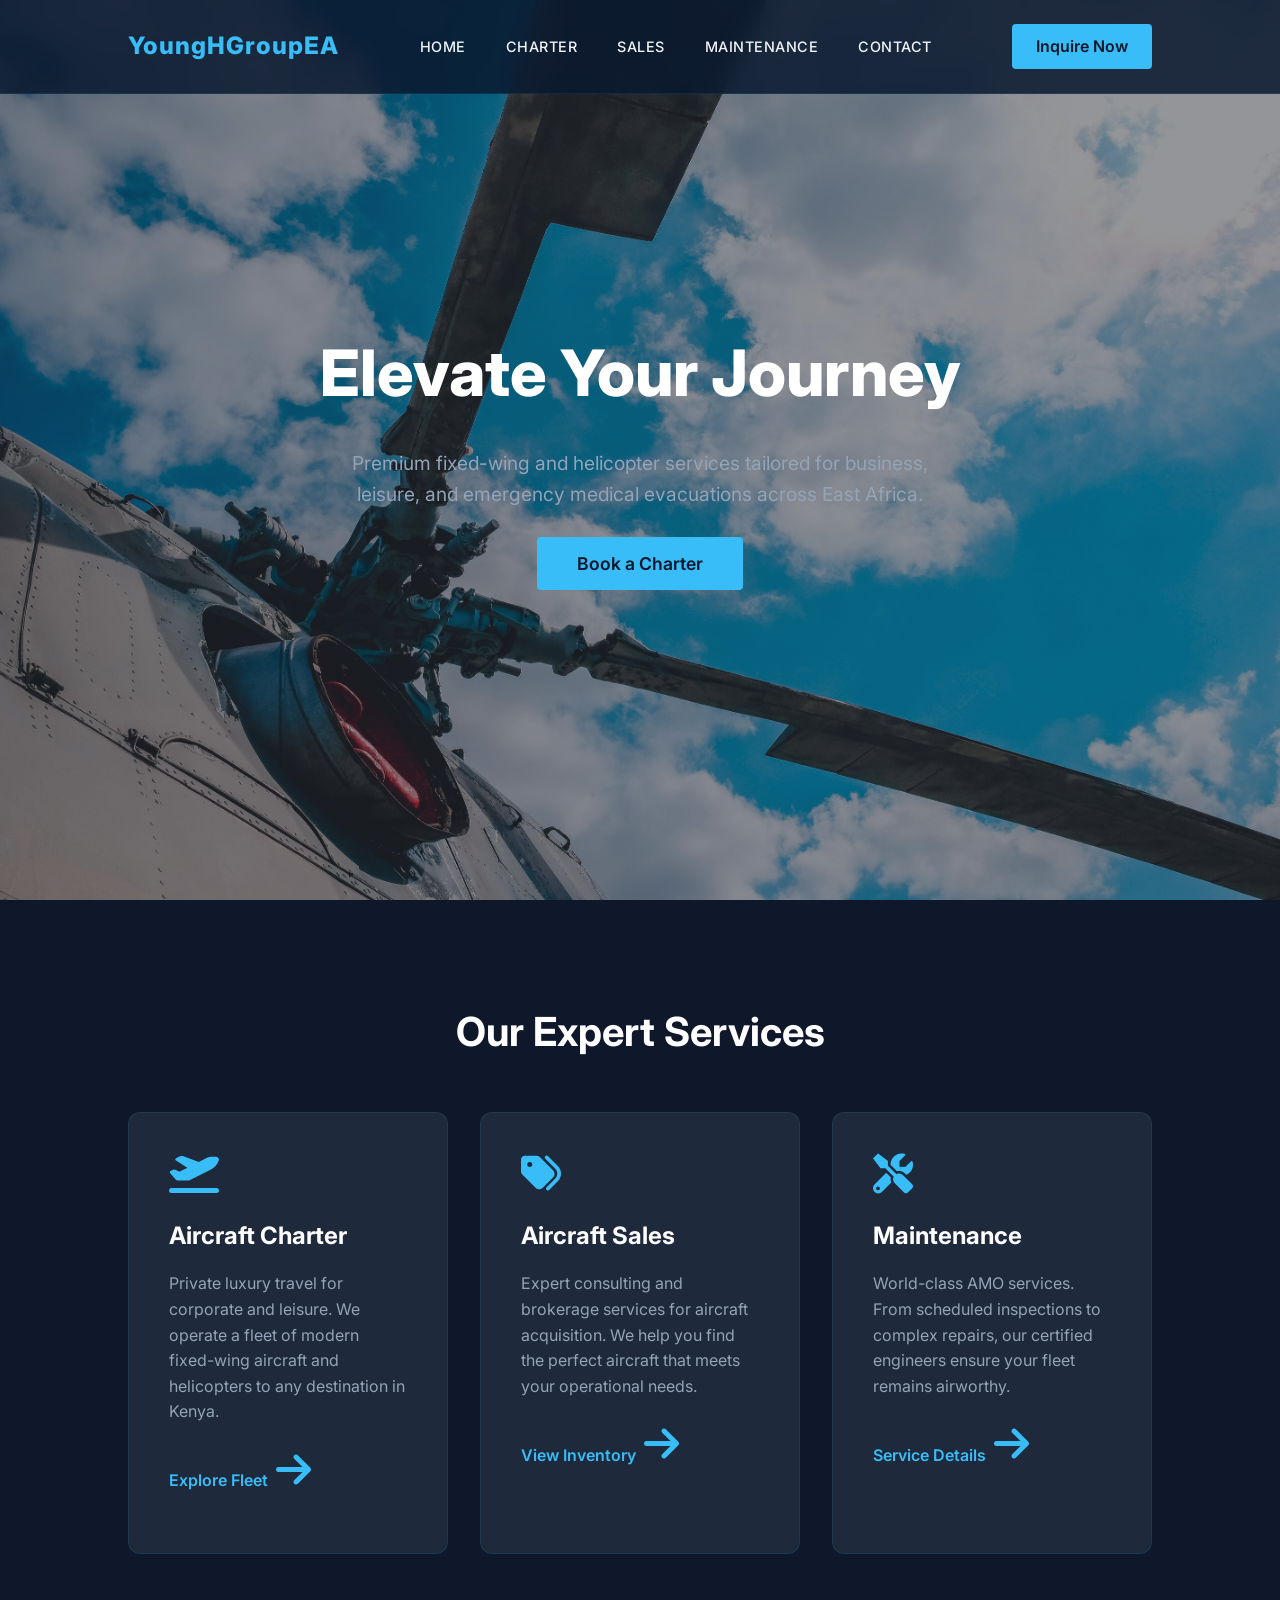
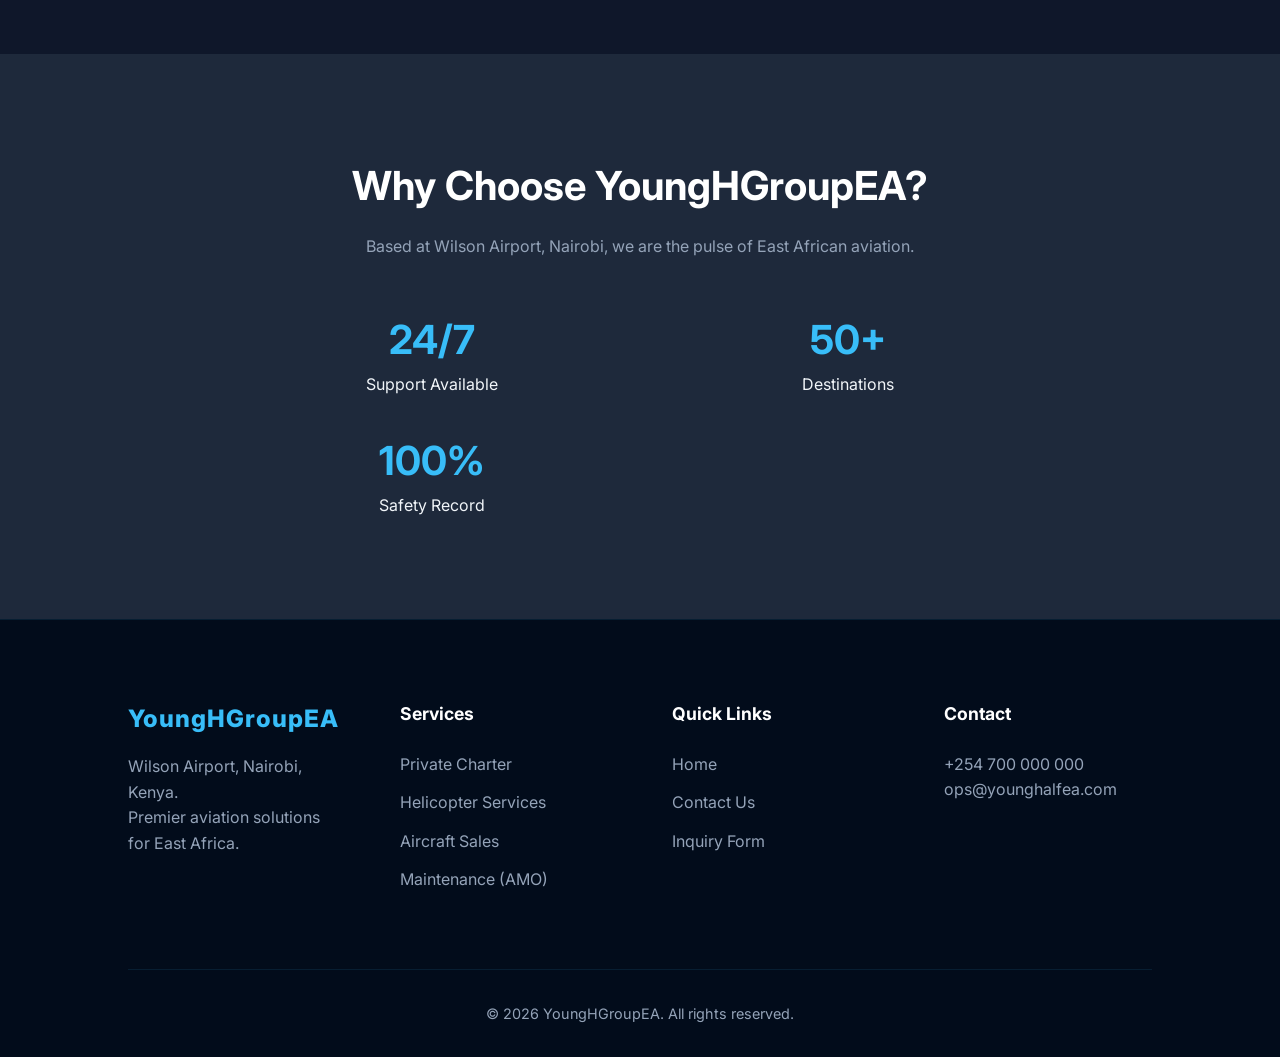
==== index.html @ e510e58b "Initial commit: website build, rebranding, and map integration" ====
<!DOCTYPE html>
<html lang="en">
<head>
    <meta charset="UTF-8">
    <meta name="viewport" content="width=device-width, initial-scale=1.0">
    <title>YoungHGroupEA | Premier Aviation Services in Kenya</title>
    <meta name="description" content="YoungHGroupEA offers premium aircraft charter, sales, and maintenance services across East Africa. Based in Nairobi, Kenya.">
    <link rel="stylesheet" href="style.css">
    <link rel="stylesheet" href="https://cdnjs.cloudflare.com/ajax/libs/font-awesome/6.0.0/css/all.min.css">
    <link href="https://fonts.googleapis.com/css2?family=Inter:wght@400;500;600;700;800&display=swap" rel="stylesheet">
</head>
<body>

    <nav>
        <div class="logo">YoungHGroupEA</div>
        <div class="nav-links">
            <a href="index.html">Home</a>
            <a href="charter.html">Charter</a>
            <a href="sales.html">Sales</a>
            <a href="maintenance.html">Maintenance</a>
            <a href="contact.html">Contact</a>
        </div>
        <a href="contact.html" class="nav-cta">Inquire Now</a>
        <div class="menu-btn"><i class="fas fa-bars"></i></div>
    </nav>

    <header class="hero" style="background: linear-gradient(rgba(15, 23, 42, 0.4), rgba(15, 23, 42, 0.4)), url('pexels-miketyurin-5052062.jpg') center/cover no-repeat;">
        <div class="hero-content">
            <h1>Elevate Your Journey</h1>
            <p>Premium fixed-wing and helicopter services tailored for business, leisure, and emergency medical evacuations across East Africa.</p>
            <div class="hero-btns">
                <a href="charter.html" class="nav-cta" style="padding: 1rem 2.5rem; font-size: 1.1rem;">Book a Charter</a>
            </div>
        </div>
    </header>

    <section id="services">
        <h2>Our Expert Services</h2>
        <div class="service-grid">
            <div class="service-card">
                <i class="fas fa-plane-departure"></i>
                <h3>Aircraft Charter</h3>
                <p>Private luxury travel for corporate and leisure. We operate a fleet of modern fixed-wing aircraft and helicopters to any destination in Kenya.</p>
                <a href="charter.html" class="learn-more">Explore Fleet <i class="fas fa-arrow-right"></i></a>
            </div>
            <div class="service-card">
                <div class="card-icon"><i class="fas fa-tags"></i></div>
                <h3>Aircraft Sales</h3>
                <p>Expert consulting and brokerage services for aircraft acquisition. We help you find the perfect aircraft that meets your operational needs.</p>
                <a href="sales.html" class="learn-more">View Inventory <i class="fas fa-arrow-right"></i></a>
            </div>
            <div class="service-card">
                <i class="fas fa-tools"></i>
                <h3>Maintenance</h3>
                <p>World-class AMO services. From scheduled inspections to complex repairs, our certified engineers ensure your fleet remains airworthy.</p>
                <a href="maintenance.html" class="learn-more">Service Details <i class="fas fa-arrow-right"></i></a>
            </div>
        </div>
    </section>

    <section style="background: var(--primary-light);">
        <div style="text-align: center; max-width: 800px; margin: 0 auto;">
            <h2 style="margin-bottom: 1rem;">Why Choose YoungHGroupEA?</h2>
            <p style="color: var(--text-dim); margin-bottom: 3rem;">Based at Wilson Airport, Nairobi, we are the pulse of East African aviation.</p>
            <div class="service-grid">
                <div>
                    <h3 style="color: var(--accent); font-size: 2.5rem;">24/7</h3>
                    <p>Support Available</p>
                </div>
                <div>
                    <h3 style="color: var(--accent); font-size: 2.5rem;">50+</h3>
                    <p>Destinations</p>
                </div>
                <div>
                    <h3 style="color: var(--accent); font-size: 2.5rem;">100%</h3>
                    <p>Safety Record</p>
                </div>
            </div>
        </div>
    </section>

    <footer>
        <div class="footer-content">
            <div class="footer-section">
                <div class="logo" style="margin-bottom: 1rem;">YoungHGroupEA</div>
                <p style="color: var(--text-dim);">Wilson Airport, Nairobi, Kenya.<br>Premier aviation solutions for East Africa.</p>
            </div>
            <div class="footer-section">
                <h4>Services</h4>
                <ul class="footer-links">
                    <li><a href="charter.html">Private Charter</a></li>
                    <li><a href="charter.html#helicopters">Helicopter Services</a></li>
                    <li><a href="sales.html">Aircraft Sales</a></li>
                    <li><a href="maintenance.html">Maintenance (AMO)</a></li>
                </ul>
            </div>
            <div class="footer-section">
                <h4>Quick Links</h4>
                <ul class="footer-links">
                    <li><a href="index.html">Home</a></li>
                    <li><a href="contact.html">Contact Us</a></li>
                    <li><a href="contact.html">Inquiry Form</a></li>
                </ul>
            </div>
            <div class="footer-section">
                <h4>Contact</h4>
                <p style="color: var(--text-dim);">+254 700 000 000<br>ops@younghalfea.com</p>
            </div>
        </div>
        <div class="footer-bottom">
            &copy; 2026 YoungHGroupEA. All rights reserved.
        </div>
    </footer>

    <script src="script.js"></script>
</body>
</html>
---- style.css ----
:root {
    --primary: #0f172a; /* Deep Navy/Steel */
    --primary-light: #1e293b;
    --accent: #38bdf8; /* Sky Blue */
    --accent-hover: #0ea5e9;
    --accent-red: #e11d48; /* Red from the engine intake */
    --text-light: #f1f5f9;
    --text-dim: #94a3b8;
    --white: #ffffff;
    --glass: rgba(56, 189, 248, 0.05); /* Blue tinted glass */
    --glass-border: rgba(56, 189, 248, 0.1);
    --shadow: 0 10px 30px -10px rgba(0, 0, 0, 0.5);
    --transition: all 0.3s cubic-bezier(0.4, 0, 0.2, 1);
}

* {
    margin: 0;
    padding: 0;
    box-sizing: border-box;
    font-family: 'Inter', -apple-system, BlinkMacSystemFont, 'Segoe UI', Roboto, sans-serif;
}

body {
    background-color: var(--primary);
    color: var(--text-light);
    line-height: 1.6;
    overflow-x: hidden;
}

a {
    text-decoration: none;
    color: inherit;
    transition: var(--transition);
}

ul {
    list-style: none;
}

/* Navbar */
nav {
    position: fixed;
    top: 0;
    width: 100%;
    padding: 1.5rem 10%;
    display: flex;
    justify-content: space-between;
    align-items: center;
    background: rgba(10, 25, 47, 0.85);
    backdrop-filter: blur(10px);
    z-index: 1000;
    border-bottom: 1px solid var(--glass-border);
}

.logo {
    font-size: 1.5rem;
    font-weight: 800;
    color: var(--accent);
    letter-spacing: 1px;
}

.nav-links {
    display: flex;
    gap: 2.5rem;
}

.nav-links a {
    font-size: 0.9rem;
    font-weight: 500;
    text-transform: uppercase;
    letter-spacing: 0.5px;
}

.nav-links a:hover {
    color: var(--accent);
}

.nav-cta {
    background: var(--accent);
    color: var(--primary);
    padding: 0.6rem 1.5rem;
    border-radius: 4px;
    font-weight: 600;
}

.nav-cta:hover {
    background: var(--accent-hover);
    transform: translateY(-2px);
}

.btn {
    padding: 0.6rem 1.5rem;
    border-radius: 4px;
    font-weight: 600;
    display: inline-block;
    transition: var(--transition);
}

.btn.primary {
    background: var(--accent);
    color: var(--primary);
}

.btn.primary:hover {
    background: var(--accent-hover);
    transform: translateY(-2px);
    box-shadow: 0 5px 15px rgba(56, 189, 248, 0.3);
}

.highlight-red {
    color: var(--accent-red);
}

.btn.red {
    background: var(--accent-red);
    color: var(--white);
}

.btn.red:hover {
    background: #be123c;
    box-shadow: 0 5px 15px rgba(225, 29, 72, 0.3);
}

/* Hero Section */
.hero {
    height: 100vh;
    display: flex;
    align-items: center;
    justify-content: center;
    text-align: center;
    padding: 0 10%;
}

.hero-content h1 {
    font-size: 4rem;
    font-weight: 800;
    margin-bottom: 1.5rem;
    color: var(--white);
}

.hero-content p {
    font-size: 1.2rem;
    max-width: 600px;
    margin: 0 auto 2.5rem;
    color: var(--text-dim);
}

/* Sections */
section {
    padding: 100px 10%;
}

h2 {
    font-size: 2.5rem;
    margin-bottom: 3rem;
    text-align: center;
    color: var(--white);
}

/* Service Grid */
.service-grid {
    display: grid;
    grid-template-columns: repeat(auto-fit, minmax(300px, 1fr));
    gap: 2rem;
}

.service-card {
    background: var(--primary-light);
    padding: 2.5rem;
    border-radius: 12px;
    border: 1px solid var(--glass-border);
    transition: var(--transition);
    position: relative;
    overflow: hidden;
}

.service-card:hover {
    transform: translateY(-10px);
    border-color: var(--accent);
}

.service-card i {
    font-size: 2.5rem;
    color: var(--accent);
    margin-bottom: 1.5rem;
    display: block;
}

.service-card h3 {
    font-size: 1.5rem;
    margin-bottom: 1rem;
    color: var(--white);
}

.service-card p {
    color: var(--text-dim);
    margin-bottom: 1.5rem;
}

.learn-more {
    color: var(--accent);
    font-weight: 600;
    display: flex;
    align-items: center;
    gap: 0.5rem;
}

/* Footer */
footer {
    padding: 5rem 10% 2rem;
    background: #020c1b;
    border-top: 1px solid var(--glass-border);
}

.footer-content {
    display: grid;
    grid-template-columns: repeat(auto-fit, minmax(200px, 1fr));
    gap: 4rem;
    margin-bottom: 4rem;
}

.footer-section h4 {
    color: var(--white);
    margin-bottom: 1.5rem;
    font-size: 1.1rem;
}

.footer-links li {
    margin-bottom: 0.8rem;
}

.footer-links a {
    color: var(--text-dim);
}

.footer-links a:hover {
    color: var(--accent);
}

.footer-bottom {
    text-align: center;
    padding-top: 2rem;
    border-top: 1px solid var(--glass-border);
    color: var(--text-dim);
    font-size: 0.9rem;
}

/* Mobile Toggle */
.menu-btn {
    display: none;
    cursor: pointer;
    font-size: 1.5rem;
}

/* Animations */
@keyframes fadeInUp {
    from {
        opacity: 0;
        transform: translateY(30px);
    }
    to {
        opacity: 1;
        transform: translateY(0);
    }
}

.hero-content h1 {
    animation: fadeInUp 0.8s ease-out forwards;
}

.hero-content p {
    animation: fadeInUp 0.8s ease-out 0.2s forwards;
    opacity: 0;
}

.hero-btns {
    animation: fadeInUp 0.8s ease-out 0.4s forwards;
    opacity: 0;
}

.reveal {
    opacity: 0;
    transform: translateY(30px);
    transition: all 0.8s ease-out;
}

.reveal.active {
    opacity: 1;
    transform: translateY(0);
}

.service-card:hover {
    box-shadow: 0 0 20px rgba(242, 201, 76, 0.2);
    border-color: var(--accent);
}

/* Updated Mobile Nav */
.nav-links.active {
    display: flex !important;
    flex-direction: column;
    position: absolute;
    top: 100%;
    left: 0;
    width: 100%;
    background: var(--primary);
    padding: 2rem;
    gap: 1.5rem;
    border-bottom: 1px solid var(--glass-border);
}

nav.nav-scrolled {
    padding: 1rem 10%;
    box-shadow: var(--shadow);
}

/* Contact Page Layouts */
.contact-grid {
    display: grid;
    grid-template-columns: 1fr 1.5fr;
    gap: 4rem;
}

.form-grid {
    display: grid;
    grid-template-columns: 1fr 1fr;
    gap: 1rem;
    margin-bottom: 1rem;
}

.form-box {
    background: var(--primary-light);
    padding: 3rem;
    border-radius: 12px;
    border: 1px solid var(--glass-border);
}

/* Media Queries for Responsiveness */

/* Tablet & Smaller Desktop (Max-Width 1024px) */
@media screen and (max-width: 1024px) {
    nav, nav.nav-scrolled { padding-left: 5%; padding-right: 5%; }
    section, .hero, footer { padding-left: 5%; padding-right: 5%; }
    
    .hero-content h1 { font-size: 3rem; }
    
    .service-grid { gap: 1.5rem; }
    
    .contact-grid {
        grid-template-columns: 1fr;
        gap: 3rem;
    }
}

/* Mobile Devices (Max-Width 768px) */
@media screen and (max-width: 768px) {
    .menu-btn { display: block; }
    .nav-links { display: none; }
    .nav-cta { display: none; }
    
    .hero-content h1 { font-size: 2.5rem; }
    h2 { font-size: 2rem; }
    
    .footer-content { gap: 2rem; }
    nav, nav.nav-scrolled { padding: 1rem 5%; }
    
    .form-grid {
        grid-template-columns: 1fr;
    }
}

/* Small Mobile (Max-Width 480px) */
@media screen and (max-width: 480px) {
    .hero-content h1 { font-size: 2rem; }
    .service-card { padding: 1.5rem; }
    .form-box { padding: 1.5rem; }
    .footer-content { grid-template-columns: 1fr; }
    .nav-links.active { padding: 1rem; }
}
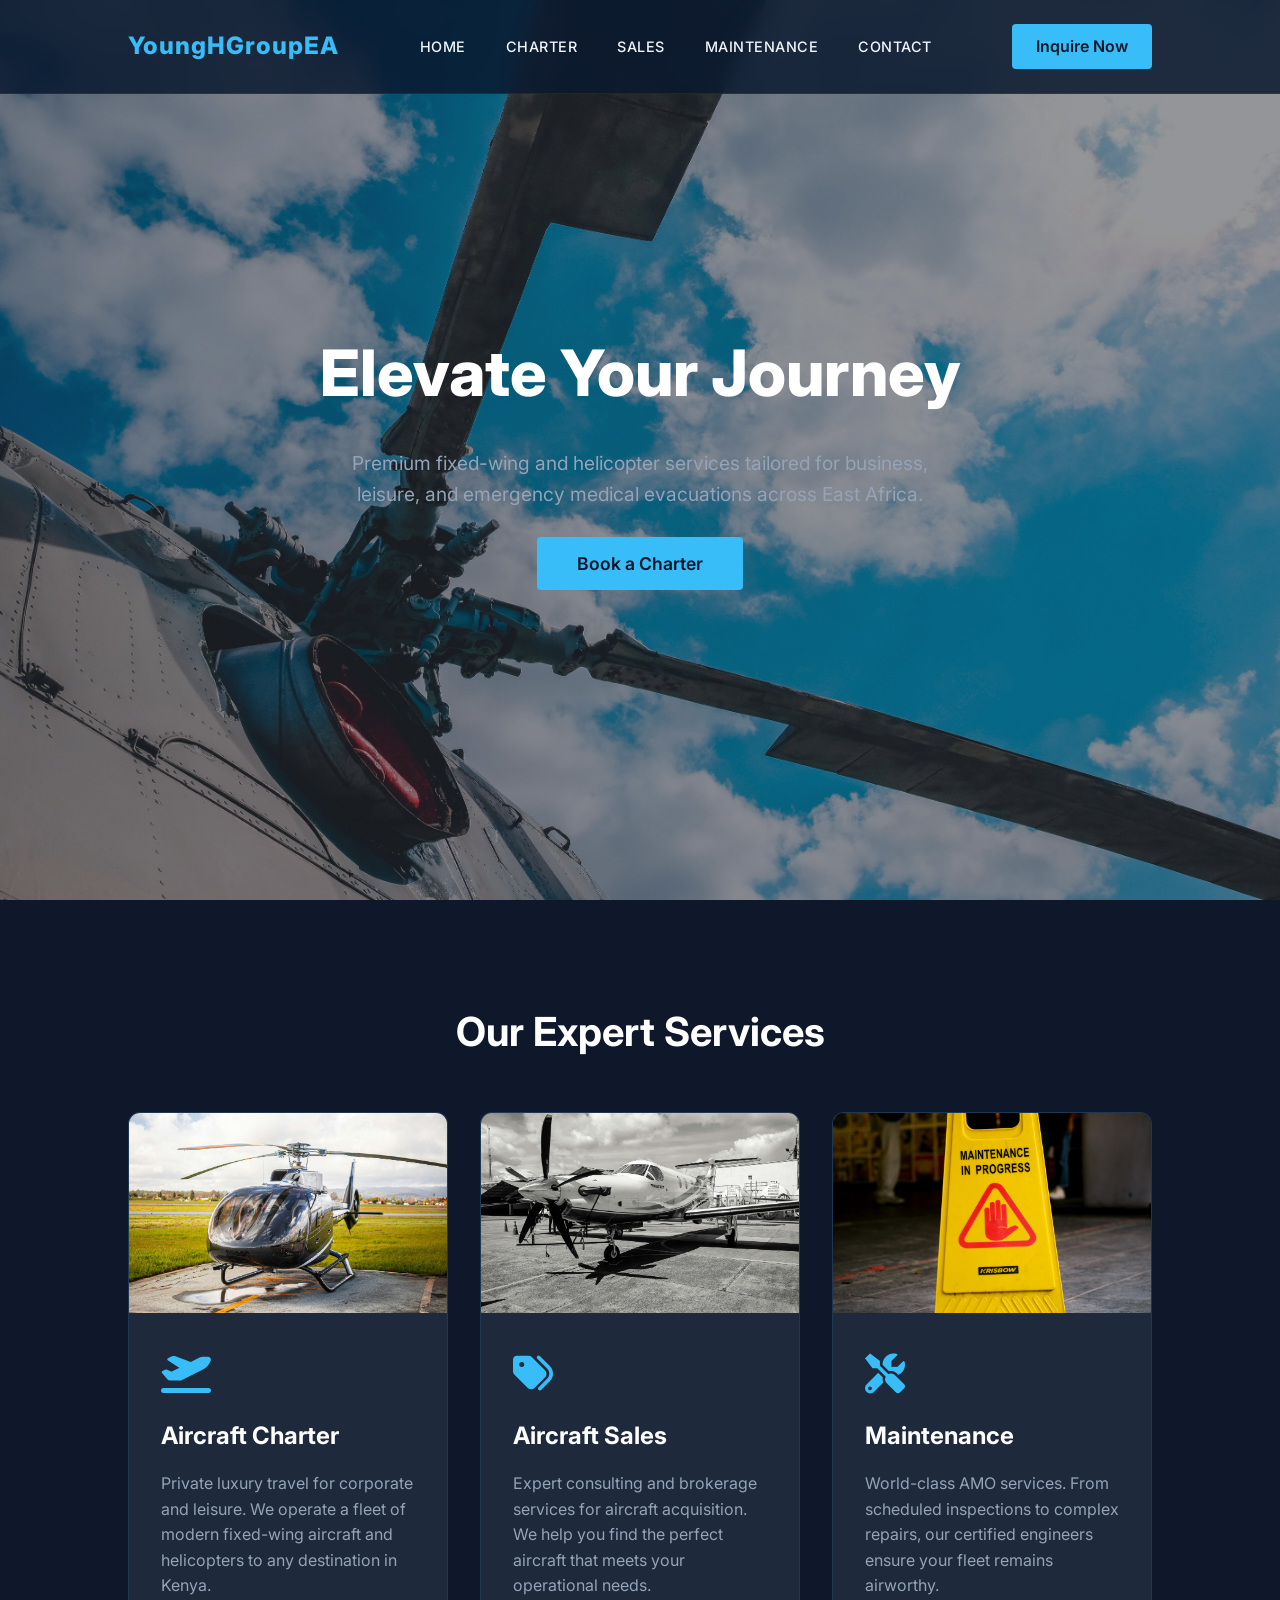
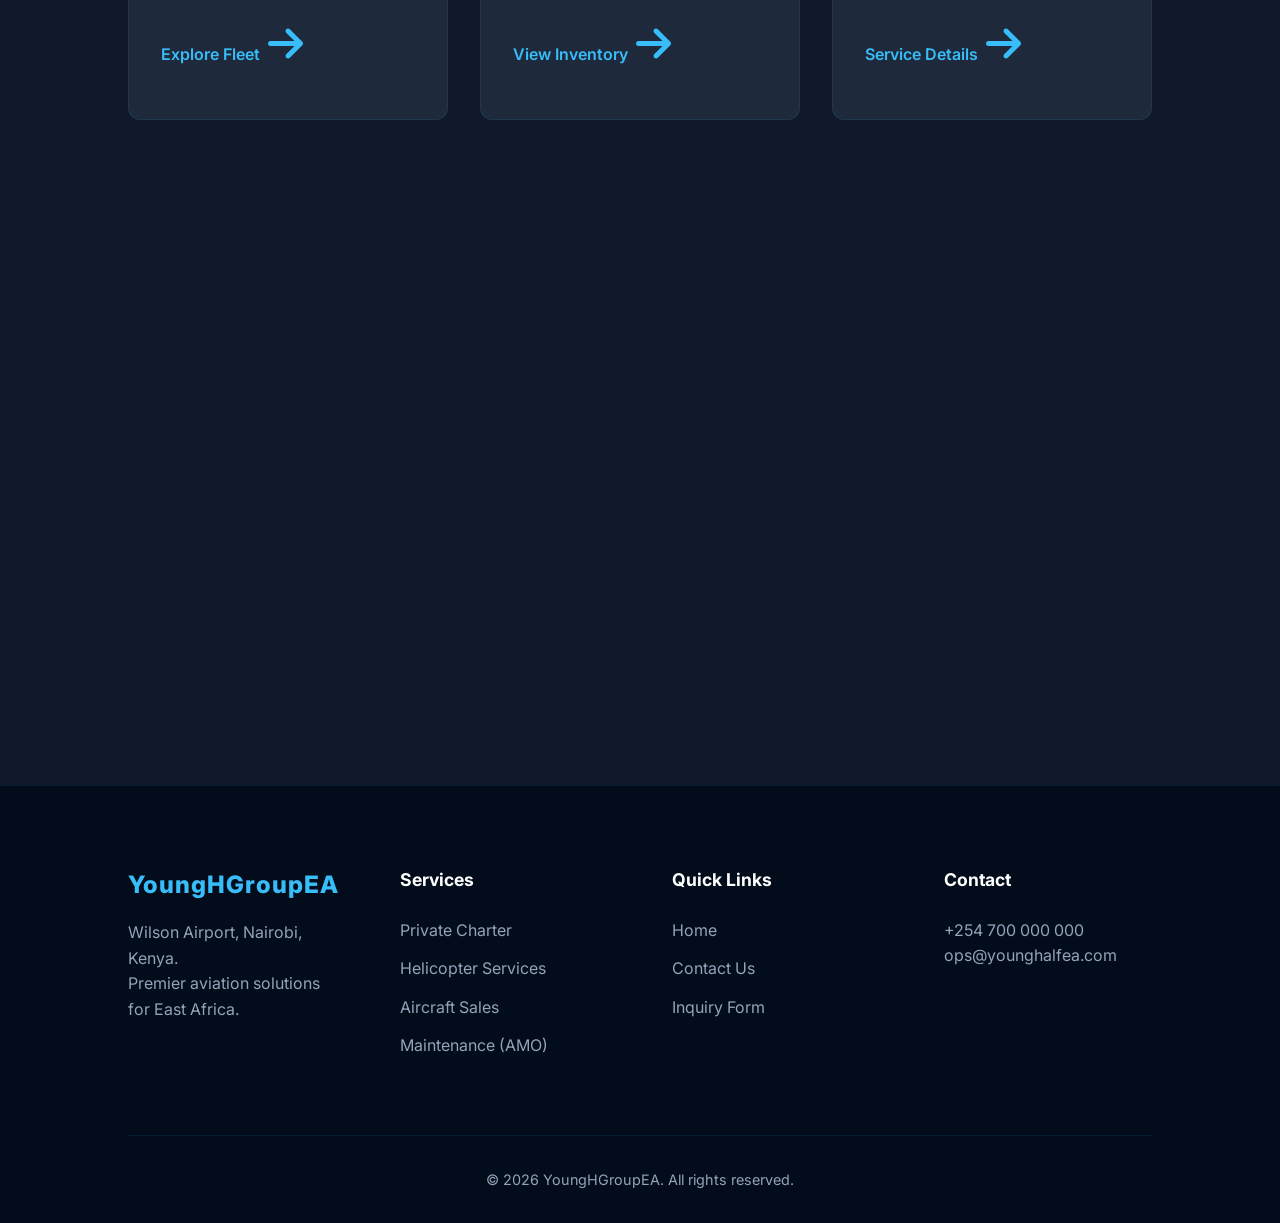
==== commit 4d9e0d4e: "changes" ====
--- a/index.html
+++ b/index.html
@@ -37,23 +37,32 @@
     <section id="services">
         <h2>Our Expert Services</h2>
         <div class="service-grid">
-            <div class="service-card">
+            <div class="service-card" style="padding: 0; overflow: hidden;">
+                <img src="charter.jpg" alt="Private Charter Aircraft" style="width: 100%; height: 200px; object-fit: cover;">
+                <div style="padding: 2rem;">
                 <i class="fas fa-plane-departure"></i>
                 <h3>Aircraft Charter</h3>
                 <p>Private luxury travel for corporate and leisure. We operate a fleet of modern fixed-wing aircraft and helicopters to any destination in Kenya.</p>
                 <a href="charter.html" class="learn-more">Explore Fleet <i class="fas fa-arrow-right"></i></a>
+                </div>
             </div>
-            <div class="service-card">
+            <div class="service-card" style="padding: 0; overflow: hidden;">
+                <img src="pilatus.jpg" alt="Aircraft for Sale" style="width: 100%; height: 200px; object-fit: cover;">
+                <div style="padding: 2rem;">
                 <div class="card-icon"><i class="fas fa-tags"></i></div>
                 <h3>Aircraft Sales</h3>
                 <p>Expert consulting and brokerage services for aircraft acquisition. We help you find the perfect aircraft that meets your operational needs.</p>
                 <a href="sales.html" class="learn-more">View Inventory <i class="fas fa-arrow-right"></i></a>
+                </div>
             </div>
-            <div class="service-card">
+            <div class="service-card" style="padding: 0; overflow: hidden;">
+                <img src="maintanance.jpg" alt="Aircraft Maintenance" style="width: 100%; height: 200px; object-fit: cover;">
+                <div style="padding: 2rem;">
                 <i class="fas fa-tools"></i>
                 <h3>Maintenance</h3>
                 <p>World-class AMO services. From scheduled inspections to complex repairs, our certified engineers ensure your fleet remains airworthy.</p>
                 <a href="maintenance.html" class="learn-more">Service Details <i class="fas fa-arrow-right"></i></a>
+                </div>
             </div>
         </div>
     </section>
--- a/style.css
+++ b/style.css
@@ -357,6 +357,13 @@
     .nav-links { display: none; }
     .nav-cta { display: none; }
     
+    .hero {
+        height: auto !important;
+        min-height: 50vh;
+        padding-top: 120px !important;
+        padding-bottom: 60px;
+    }
+    
     .hero-content h1 { font-size: 2.5rem; }
     h2 { font-size: 2rem; }
     
